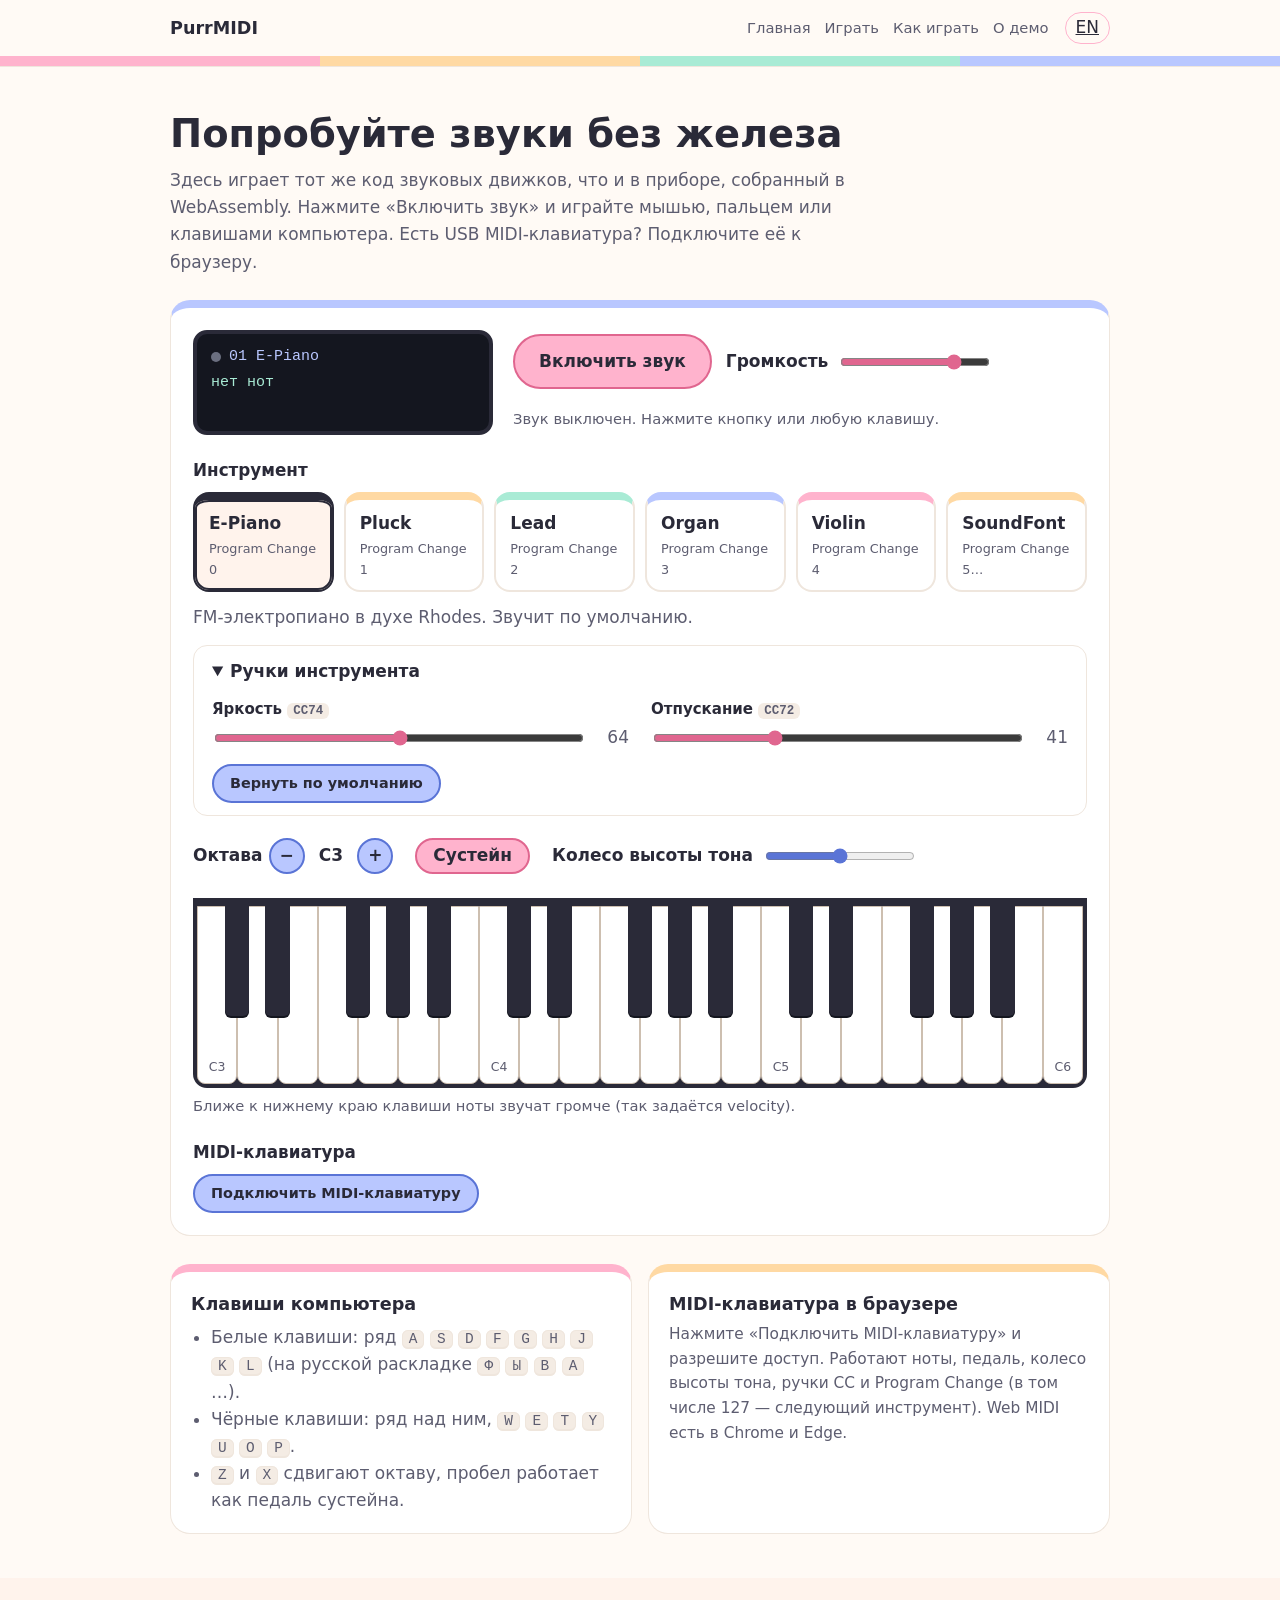
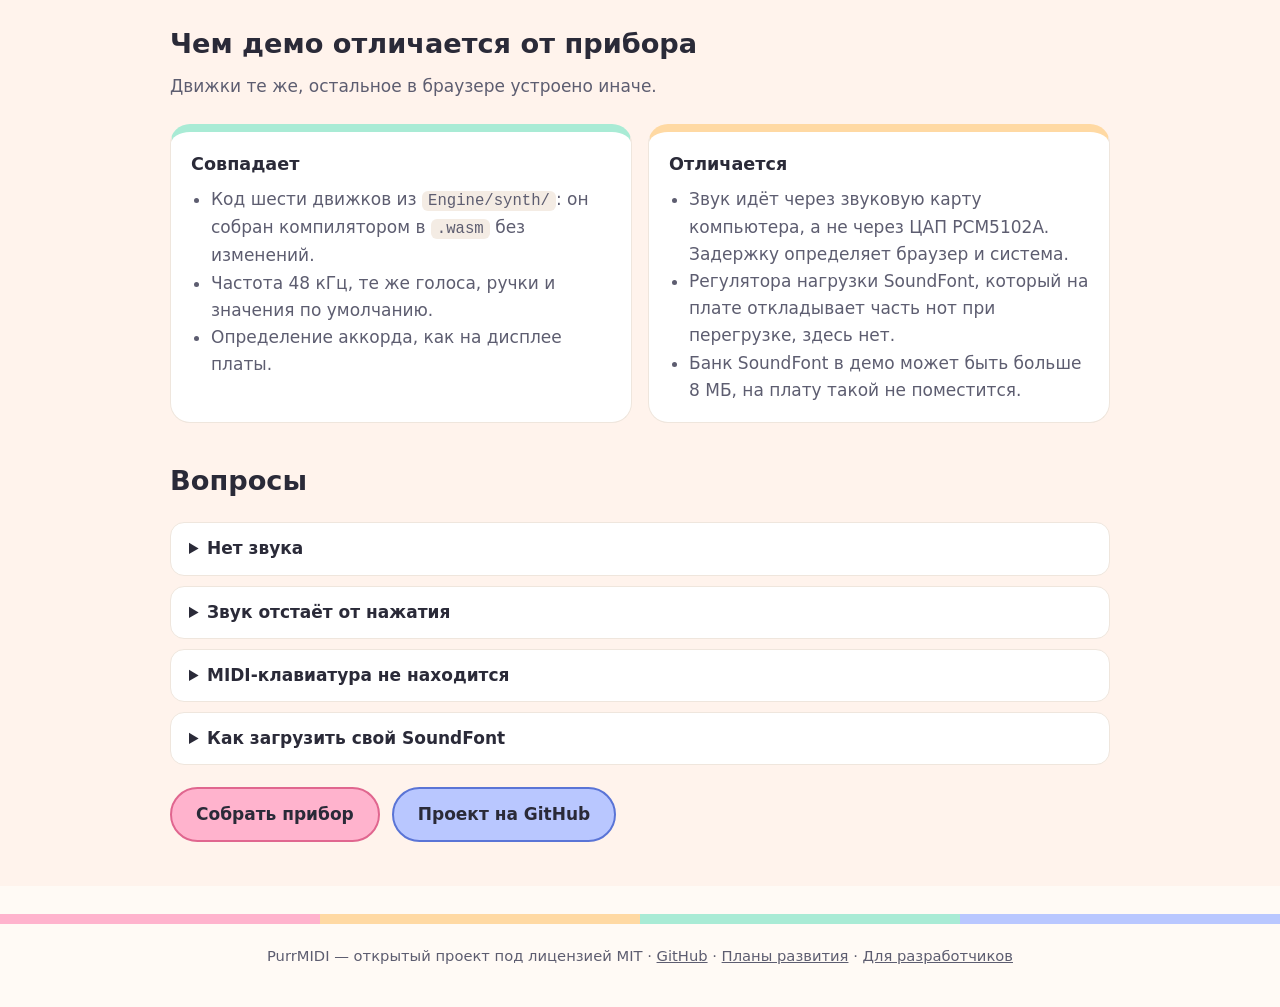
==== site/demo/index.html @ 0ff38f35 "purrmidi-web-demo.patch" ====
<!DOCTYPE html>
<html lang="ru">
<head>
<meta charset="utf-8">
<meta name="viewport" content="width=device-width, initial-scale=1">
<title>Веб-демо: попробовать звуки без железа — PurrMIDI</title>
<meta name="description" content="Послушайте звуковые движки PurrMIDI прямо в браузере: экранная клавиатура, клавиши компьютера и MIDI-клавиатура. Тот же код, что в прошивке.">
<link rel="icon" href="../logo.png">
<link rel="alternate" hreflang="en" href="../en/demo/">
<link rel="stylesheet" href="../style.css">
<link rel="stylesheet" href="demo.css">
</head>
<body>

<header class="top">
  <div class="wrap">
    <a class="brand" href="../">PurrMIDI</a>
    <nav>
      <a href="../">Главная</a>
      <a href="#player">Играть</a>
      <a href="#how">Как играть</a>
      <a href="#about">О демо</a>
    </nav>
    <a class="lang" href="../en/demo/">EN</a>
  </div>
  <div class="keys"><i></i><i></i><i></i><i></i></div>
</header>

<main>
<section>
  <div class="wrap">
    <h1 style="font-size:clamp(1.8rem,5vw,2.4rem);line-height:1.2;margin:0 0 10px">Попробуйте звуки без железа</h1>
    <p class="sub" style="color:var(--ink-soft);margin:0 0 24px;max-width:720px">Здесь играет тот же код звуковых движков, что и в приборе, собранный в WebAssembly. Нажмите «Включить звук» и играйте мышью, пальцем или клавишами компьютера. Есть USB MIDI-клавиатура? Подключите её к браузеру.</p>

    <div class="player" id="player">
      <div class="top-row">
        <div class="screen" aria-label="Экран, как на плате: инструмент, ноты и аккорд">
          <div class="scr-head"><i class="dot off" id="dot"></i><span id="scr-prog">01 E-Piano</span></div>
          <div class="scr-notes" id="scr-notes"></div>
          <div class="scr-chord" id="scr-chord"></div>
        </div>
        <div class="start-col">
          <div class="row">
            <button type="button" class="btn" id="start">Включить звук</button>
            <label class="vol">Громкость <input type="range" id="vol" min="0" max="127" value="100"></label>
          </div>
          <p class="hint" id="status" role="status"></p>
        </div>
      </div>

      <h3 class="cap" id="instr-cap">Инструмент</h3>
      <div class="instr" id="instr" role="group" aria-labelledby="instr-cap"></div>
      <p id="instr-desc"></p>

      <div class="sfbox" id="sfbox" hidden>
        <div class="row">
          <label>Банк
            <select id="bank-sel"></select>
          </label>
          <button type="button" class="btn alt small" id="bank-load">Загрузить банк</button>
          <label class="btn small file-btn">или свой файл .sf2<input type="file" id="bank-file" accept=".sf2,.SF2"></label>
        </div>
        <progress id="bank-prog" max="1" value="0" hidden></progress>
        <p class="hint" id="bank-status" role="status"></p>
        <p class="hint" id="sf-hint"></p>
        <label>Пресет
          <select id="preset-sel" disabled></select>
        </label>
        <p class="hint">Свой файл остаётся в вашем браузере и никуда не отправляется.</p>
      </div>

      <details class="knobs-box" open>
        <summary>Ручки инструмента</summary>
        <p class="hint" id="knobs-none" hidden>У этого инструмента нет ручек, кроме колеса высоты тона.</p>
        <div class="knobs" id="knobs"></div>
        <button type="button" class="btn alt small" id="knobs-reset">Вернуть по умолчанию</button>
      </details>

      <div class="kb-bar">
        <div class="seg" role="group" aria-label="Октава">
          <span>Октава</span>
          <button type="button" id="oct-down" aria-label="Октавой ниже">−</button>
          <output id="oct-name">C3</output>
          <button type="button" id="oct-up" aria-label="Октавой выше">+</button>
        </div>
        <div class="seg"><button type="button" id="sustain" aria-pressed="false">Сустейн</button></div>
        <label class="wheel">Колесо высоты тона <input type="range" id="bend" min="-8192" max="8191" value="0"></label>
        <label class="wheel" id="at-row" hidden>Нажим (aftertouch) <input type="range" id="at" min="0" max="127" value="0"></label>
        <p class="hint" id="bend-note"></p>
      </div>
      <div class="piano-scroll" id="piano-scroll"><div class="piano" id="piano" role="group" aria-label="Клавиатура"></div></div>
      <p class="hint">Ближе к нижнему краю клавиши ноты звучат громче (так задаётся velocity).</p>

      <h3 class="cap">MIDI-клавиатура</h3>
      <div class="row" style="display:flex;gap:12px;align-items:center;flex-wrap:wrap">
        <button type="button" class="btn alt small" id="midi-btn">Подключить MIDI-клавиатуру</button>
        <span class="hint" id="midi-status" style="margin:0"></span>
      </div>
    </div>

    <div class="demo-notes" id="how">
      <div class="card"><h3>Клавиши компьютера</h3>
        <ul>
          <li>Белые клавиши: ряд <kbd>A</kbd> <kbd>S</kbd> <kbd>D</kbd> <kbd>F</kbd> <kbd>G</kbd> <kbd>H</kbd> <kbd>J</kbd> <kbd>K</kbd> <kbd>L</kbd> (на русской раскладке <kbd>Ф</kbd> <kbd>Ы</kbd> <kbd>В</kbd> <kbd>А</kbd> …).</li>
          <li>Чёрные клавиши: ряд над ним, <kbd>W</kbd> <kbd>E</kbd> <kbd>T</kbd> <kbd>Y</kbd> <kbd>U</kbd> <kbd>O</kbd> <kbd>P</kbd>.</li>
          <li><kbd>Z</kbd> и <kbd>X</kbd> сдвигают октаву, пробел работает как педаль сустейна.</li>
        </ul>
      </div>
      <div class="card"><h3>MIDI-клавиатура в браузере</h3>
        <p>Нажмите «Подключить MIDI-клавиатуру» и разрешите доступ. Работают ноты, педаль, колесо высоты тона, ручки CC и Program Change (в том числе 127 — следующий инструмент). Web MIDI есть в Chrome и Edge.</p>
      </div>
    </div>
  </div>
</section>

<section id="about" class="tint">
  <div class="wrap">
    <h2>Чем демо отличается от прибора</h2>
    <p class="sub">Движки те же, остальное в браузере устроено иначе.</p>
    <div class="two">
      <div class="card yes"><h3>Совпадает</h3>
        <ul>
          <li>Код шести движков из <code>Engine/synth/</code>: он собран компилятором в <code>.wasm</code> без изменений.</li>
          <li>Частота 48 кГц, те же голоса, ручки и значения по умолчанию.</li>
          <li>Определение аккорда, как на дисплее платы.</li>
        </ul>
      </div>
      <div class="card no"><h3>Отличается</h3>
        <ul>
          <li>Звук идёт через звуковую карту компьютера, а не через ЦАП PCM5102A. Задержку определяет браузер и система.</li>
          <li>Регулятора нагрузки SoundFont, который на плате откладывает часть нот при перегрузке, здесь нет.</li>
          <li>Банк SoundFont в демо может быть больше 8 МБ, на плату такой не поместится.</li>
        </ul>
      </div>
    </div>
    <h2 style="margin-top:36px">Вопросы</h2>
    <div style="margin-top:20px">
      <details><summary>Нет звука</summary>
        <p>Нажмите «Включить звук»: браузер не запускает звук без вашего действия. Проверьте громкость и то, что вкладка не отключена. На iPhone выключите беззвучный режим переключателем сбоку.</p></details>
      <details><summary>Звук отстаёт от нажатия</summary>
        <p>Задержку добавляют браузер и звуковая карта. Попробуйте проводные наушники и закройте вкладки, которые сильно грузят процессор. В приборе звук идёт из микроконтроллера прямо в ЦАП через небольшой буфер (256 кадров, около 5 мс), поэтому задержка там меньше.</p></details>
      <details><summary>MIDI-клавиатура не находится</summary>
        <p>Подключите клавиатуру до нажатия на кнопку или сразу после: список обновляется сам. Если браузер не показал запрос на доступ, откройте Chrome или Edge: Safari Web MIDI не поддерживает. Клавиатуру может держать другая программа: закройте её.</p></details>
      <details><summary>Как загрузить свой SoundFont</summary>
        <p>Выберите инструмент SoundFont и нажмите «или свой файл .sf2». Файл не загружается на сервер. Если банк больше 8 384 512 байт, уменьшите его <a href="../sf2/">онлайн-инструментом</a>, чтобы он поместился в прибор.</p></details>
    </div>
    <div class="btns" style="justify-content:flex-start;margin-top:22px">
      <a class="btn" href="../#build">Собрать прибор</a>
      <a class="btn alt" href="https://github.com/purrrock/purrmidi">Проект на GitHub</a>
    </div>
  </div>
</section>
</main>

<footer>
  <div class="keys"><i></i><i></i><i></i><i></i></div>
  <div class="wrap" style="padding-top:20px">
    PurrMIDI — открытый проект под лицензией MIT ·
    <a href="https://github.com/purrrock/purrmidi">GitHub</a> ·
    <a href="https://github.com/purrrock/purrmidi/blob/main/ROADMAP.md">Планы развития</a> ·
    <a href="https://github.com/purrrock/purrmidi/blob/main/docs/ARCHITECTURE.md">Для разработчиков</a>
  </div>
</footer>

<script src="demo.js"></script>
</body>
</html>
---- site/style.css ----
:root {
  /* Цвета логотипа, смягчённые до пастельных */
  --pink: #ffb3cd;
  --orange: #ffd9a3;
  --green: #a9ebd5;
  --blue: #b9c7ff;
  --pink-d: #e0668f;
  --blue-d: #5a74d6;
  --ink: #2a2a38;
  --ink-soft: #5d5d70;
  --bg: #fffaf5;
  --card: #ffffff;
  --line: #efe6dd;
  --radius: 20px;
}
* { box-sizing: border-box; }
html { scroll-behavior: smooth; scroll-padding-top: 72px; }
body {
  margin: 0;
  font: 17px/1.6 system-ui, -apple-system, "Segoe UI", Roboto, "Helvetica Neue", Arial, sans-serif;
  color: var(--ink);
  background: var(--bg);
}
a { color: var(--blue-d); }
img { max-width: 100%; height: auto; }
.wrap { max-width: 980px; margin: 0 auto; padding: 0 20px; }

/* Шапка */
header.top {
  position: sticky; top: 0; z-index: 10;
  background: rgba(255, 250, 245, .92);
  backdrop-filter: blur(8px);
  border-bottom: 1px solid var(--line);
}
header.top .wrap { display: flex; align-items: center; gap: 16px; min-height: 56px; }
header.top .brand { font-weight: 800; color: var(--ink); text-decoration: none; font-size: 1.1rem; }
header.top nav { margin-left: auto; display: flex; gap: 14px; flex-wrap: wrap; font-size: .92rem; }
header.top nav a { color: var(--ink-soft); text-decoration: none; }
header.top nav a:hover { color: var(--ink); }
header.top .lang { border: 1.5px solid var(--pink); border-radius: 999px; padding: 1px 10px; color: var(--ink); }

/* Полоска «клавиши» из цветов логотипа */
.keys { display: flex; height: 10px; }
.keys i { flex: 1; }
.keys i:nth-child(4n+1) { background: var(--pink); }
.keys i:nth-child(4n+2) { background: var(--orange); }
.keys i:nth-child(4n+3) { background: var(--green); }
.keys i:nth-child(4n+4) { background: var(--blue); }

/* Герой */
.hero { padding: 48px 0 40px; text-align: center; }
.hero img.logo { width: 220px; }
.hero h1 { font-size: clamp(1.8rem, 5vw, 2.6rem); line-height: 1.2; margin: 18px 0 10px; }
.hero p.lead { font-size: 1.15rem; color: var(--ink-soft); max-width: 640px; margin: 0 auto 26px; }
.btns { display: flex; gap: 12px; justify-content: center; flex-wrap: wrap; }
.btn {
  display: inline-block; padding: 12px 24px; border-radius: 999px;
  font-weight: 700; text-decoration: none; color: var(--ink);
  background: var(--pink); border: 2px solid var(--pink-d);
}
.btn:hover { background: #ffc4d8; }
.btn.alt { background: var(--blue); border-color: var(--blue-d); }
.btn.alt:hover { background: #cbd6ff; }

/* Секции */
section { padding: 44px 0; }
section.tint { background: #fff3ec; }
h2 { font-size: 1.7rem; margin: 0 0 8px; }
h2 + p.sub { color: var(--ink-soft); margin: 0 0 24px; }
.grid { display: grid; gap: 16px; grid-template-columns: repeat(auto-fit, minmax(250px, 1fr)); }
.card {
  background: var(--card); border: 1px solid var(--line);
  border-radius: var(--radius); padding: 18px 20px;
  border-top: 8px solid var(--pink);
}
.card:nth-child(4n+2) { border-top-color: var(--orange); }
.card:nth-child(4n+3) { border-top-color: var(--green); }
.card:nth-child(4n+4) { border-top-color: var(--blue); }
.card h3 { margin: 0 0 4px; font-size: 1.1rem; }
.card p { margin: 0; color: var(--ink-soft); font-size: .96rem; }

/* Карточки деталей с фото */
.card.part img {
  display: block; width: 100%; height: 170px; object-fit: contain;
  margin: 0 0 12px; padding: 8px; background: #fff;
  border: 1px solid var(--line); border-radius: 12px;
}
.card.part a.pic { display: block; }

/* Место под фото и видео */
.media {
  display: grid; place-items: center; min-height: 220px;
  background: repeating-linear-gradient(45deg, #fff, #fff 14px, #fff7f1 14px, #fff7f1 28px);
  border: 2px dashed var(--pink); border-radius: var(--radius);
  color: var(--ink-soft); text-align: center; padding: 20px;
}

/* Шаги */
ol.steps { list-style: none; counter-reset: s; padding: 0; margin: 0; display: grid; gap: 12px; }
ol.steps li {
  counter-increment: s; position: relative; background: var(--card);
  border: 1px solid var(--line); border-radius: var(--radius); padding: 14px 18px 14px 62px;
}
ol.steps li::before {
  content: counter(s); position: absolute; left: 16px; top: 12px;
  width: 32px; height: 32px; border-radius: 50%; display: grid; place-items: center;
  font-weight: 800; background: var(--green);
}
ol.steps li:nth-child(4n+2)::before { background: var(--orange); }
ol.steps li:nth-child(4n+3)::before { background: var(--blue); }
ol.steps li:nth-child(4n+4)::before { background: var(--pink); }

/* Таблицы */
.scroll { overflow-x: auto; }
table { border-collapse: collapse; width: 100%; background: var(--card); border-radius: 14px; overflow: hidden; }
th, td { text-align: left; padding: 9px 14px; border-bottom: 1px solid var(--line); vertical-align: top; }
th { background: var(--blue); font-size: .92rem; }
code { background: #f4ece4; padding: 1px 6px; border-radius: 6px; font-size: .92em; }

/* Можно / нельзя */
.two { display: grid; gap: 16px; grid-template-columns: repeat(auto-fit, minmax(280px, 1fr)); }
.two .card ul { margin: 8px 0 0; padding-left: 20px; color: var(--ink-soft); }
.two .yes { border-top-color: var(--green); }
.two .no { border-top-color: var(--orange); }

/* Заметка */
.note {
  background: #fff; border-left: 6px solid var(--orange); border-radius: 12px;
  padding: 12px 16px; margin: 18px 0 0; color: var(--ink-soft);
}

/* FAQ */
details { background: var(--card); border: 1px solid var(--line); border-radius: 14px; padding: 12px 18px; margin-bottom: 10px; }
summary { cursor: pointer; font-weight: 700; }
details p, details ul { color: var(--ink-soft); margin: 8px 0 0; }

footer { padding: 28px 0 40px; color: var(--ink-soft); font-size: .92rem; text-align: center; }
footer a { color: var(--ink-soft); }

@media (max-width: 640px) {
  header.top nav { display: none; }
  header.top .lang { margin-left: auto; }
}
---- site/demo/demo.css ----
/* Веб-демо PurrMIDI. Подключается после ../style.css и использует его переменные. */

[hidden] { display: none !important; }

.player { background: var(--card); border: 1px solid var(--line); border-radius: var(--radius); border-top: 8px solid var(--blue); padding: 22px; }
.player h3.cap { margin: 22px 0 8px; font-size: 1.05rem; }
.player .hint { color: var(--ink-soft); font-size: .92rem; margin: 6px 0 0; }
.player .hint.err { color: #b3304f; }

/* Верх: «экран платы» и запуск */
.top-row { display: grid; grid-template-columns: minmax(0, 300px) minmax(0, 1fr); gap: 20px; align-items: stretch; }

.screen {
  background: #14161f; color: #e9edf7; border-radius: 14px; padding: 12px 14px;
  border: 4px solid #2a2a38; font: 15px/1.45 ui-monospace, SFMono-Regular, Menlo, Consolas, monospace;
  min-height: 104px; display: grid; align-content: start; gap: 4px;
}
.scr-head { display: flex; align-items: center; gap: 8px; color: #b9c7ff; }
.scr-notes { min-height: 1.45em; color: #a9ebd5; overflow-wrap: anywhere; }
.scr-chord { min-height: 1.45em; color: #ffd9a3; font-weight: 700; }
.dot { width: 10px; height: 10px; border-radius: 50%; background: #6b6f80; flex: none; }
.dot.wait { background: #f2c14e; }
.dot.ok { background: #4fd69c; }

.start-col { display: grid; gap: 12px; align-content: center; }
.start-col .row { display: flex; gap: 14px; align-items: center; flex-wrap: wrap; }
button.btn { font: inherit; font-weight: 700; cursor: pointer; }
button.btn:focus-visible, .instr-btn:focus-visible, .seg button:focus-visible, .file-btn:focus-within { outline: 3px solid var(--blue-d); outline-offset: 2px; }
#start:disabled { opacity: 1; cursor: default; }
#start.live { background: var(--green); border-color: #3fae8c; }
.vol { display: flex; align-items: center; gap: 10px; font-weight: 600; }
.vol input { width: 150px; accent-color: var(--pink-d); }

/* Выбор инструмента */
.instr { display: grid; gap: 10px; grid-template-columns: repeat(auto-fit, minmax(130px, 1fr)); }
.instr-btn {
  font: inherit; text-align: left; cursor: pointer; color: var(--ink);
  background: #fff; border: 2px solid var(--line); border-top: 8px solid var(--pink);
  border-radius: 16px; padding: 10px 14px; display: grid; gap: 2px;
}
.instr-btn.c1 { border-top-color: var(--orange); }
.instr-btn.c2 { border-top-color: var(--green); }
.instr-btn.c3 { border-top-color: var(--blue); }
.instr-btn small { color: var(--ink-soft); font-size: .8rem; }
.instr-btn:hover { background: #fffaf5; }
.instr-btn[aria-pressed="true"] { border-color: var(--ink); background: #fff3ec; box-shadow: 0 0 0 2px var(--ink) inset; }
#instr-desc { margin: 12px 0 0; color: var(--ink-soft); }

/* Ручки */
.knobs-box { margin-top: 14px; }
.knobs-box > summary { font-weight: 700; cursor: pointer; }
.knobs { display: grid; gap: 10px 22px; grid-template-columns: repeat(auto-fit, minmax(260px, 1fr)); margin-top: 12px; }
.knob { display: grid; grid-template-columns: 1fr auto; gap: 2px 10px; align-items: center; }
.knob .k-name { grid-column: 1 / -1; font-weight: 600; font-size: .94rem; }
.knob code { font-size: .78rem; color: var(--ink-soft); }
.knob input[type=range] { width: 100%; accent-color: var(--pink-d); }
.knob output { min-width: 2.2em; text-align: right; font-variant-numeric: tabular-nums; color: var(--ink-soft); }
.knob.toggle { grid-template-columns: auto 1fr; justify-content: start; }
.knob.toggle .k-name { grid-column: auto; }
.knob.toggle input { width: 20px; height: 20px; accent-color: var(--pink-d); }
.knob-group { grid-column: 1 / -1; }
.knob-group-title { font-weight: 700; margin-bottom: 6px; }
.drawbars { display: grid; gap: 8px 14px; grid-template-columns: repeat(auto-fit, minmax(96px, 1fr)); }
.knob.drawbar .k-name { font-size: .88rem; }
#knobs-reset { margin-top: 12px; }
.btn.small { padding: 6px 16px; font-size: .9rem; }

/* SoundFont */
.sfbox { margin-top: 14px; padding: 14px 16px; border-radius: 14px; border: 1.5px dashed var(--pink-d); background: #fffaf7; display: grid; gap: 12px; }
.sfbox .row { display: flex; gap: 12px; flex-wrap: wrap; align-items: center; }
.sfbox select { font: inherit; padding: 8px 12px; border: 1.5px solid var(--line); border-radius: 12px; background: #fff; color: var(--ink); max-width: 100%; }
.sfbox progress { width: 100%; height: 10px; accent-color: var(--pink-d); }
.file-btn { position: relative; cursor: pointer; }
.file-btn input { position: absolute; inset: 0; width: 100%; height: 100%; opacity: 0; cursor: pointer; }

/* Панель над клавиатурой */
.kb-bar { display: flex; flex-wrap: wrap; gap: 14px 22px; align-items: center; margin: 22px 0 10px; }
.seg { display: inline-flex; align-items: center; gap: 6px; font-weight: 600; }
.seg button {
  font: inherit; font-weight: 700; cursor: pointer; width: 36px; height: 36px; border-radius: 50%;
  border: 2px solid var(--blue-d); background: var(--blue); color: var(--ink);
}
.seg button:hover { background: #cbd6ff; }
.seg output { min-width: 2.4em; text-align: center; font-variant-numeric: tabular-nums; }
#sustain { width: auto; border-radius: 999px; padding: 0 16px; border-color: var(--pink-d); background: var(--pink); }
#sustain.lit, #sustain[aria-pressed="true"] { background: var(--ink); color: #fff; border-color: var(--ink); }
.wheel { display: flex; align-items: center; gap: 10px; font-weight: 600; }
.wheel input { width: 150px; accent-color: var(--blue-d); }
.wheel input:disabled { opacity: .4; }
#bend-note { flex-basis: 100%; margin: -6px 0 0; }

/* Клавиатура */
.piano-scroll { width: 100%; }
.piano {
  position: relative; height: 190px; border-radius: 0 0 14px 14px; background: var(--ink);
  padding: 0; touch-action: none; user-select: none; -webkit-user-select: none; cursor: pointer;
  -webkit-touch-callout: none; border: 4px solid var(--ink); border-top-width: 8px;
}
.key { position: absolute; top: 0; }
.key.white {
  height: 100%; background: #fff; border: 1px solid #cdbfb0; border-radius: 0 0 8px 8px;
  display: flex; align-items: flex-end; justify-content: center; padding-bottom: 6px;
  box-sizing: border-box; font-size: .78rem; color: var(--ink-soft);
}
.key.black {
  height: 62%; background: #2a2a38; border-radius: 0 0 6px 6px; z-index: 2; box-shadow: 0 2px 0 #14161f;
}
.key.white.on { background: var(--pink); }
.key.black.on { background: var(--pink-d); }
.key.white span { pointer-events: none; }

/* Заметки под плеером */
.demo-notes { display: grid; gap: 16px; grid-template-columns: repeat(auto-fit, minmax(280px, 1fr)); margin-top: 28px; }
.demo-notes .card ul { margin: 6px 0 0; padding-left: 20px; color: var(--ink-soft); }
.demo-notes kbd {
  font: .85em ui-monospace, SFMono-Regular, Menlo, Consolas, monospace; background: #f4ece4;
  border: 1px solid var(--line); border-bottom-width: 2px; border-radius: 6px; padding: 0 6px;
}

@media (max-width: 760px) {
  .top-row { grid-template-columns: minmax(0, 1fr); }
  .piano { height: 170px; }
  .player { padding: 16px; }
}
@media (hover: none) {
  .kbd-only { display: none; }
}
@media (prefers-reduced-motion: no-preference) {
  .key.white, .key.black { transition: background-color .05s; }
}
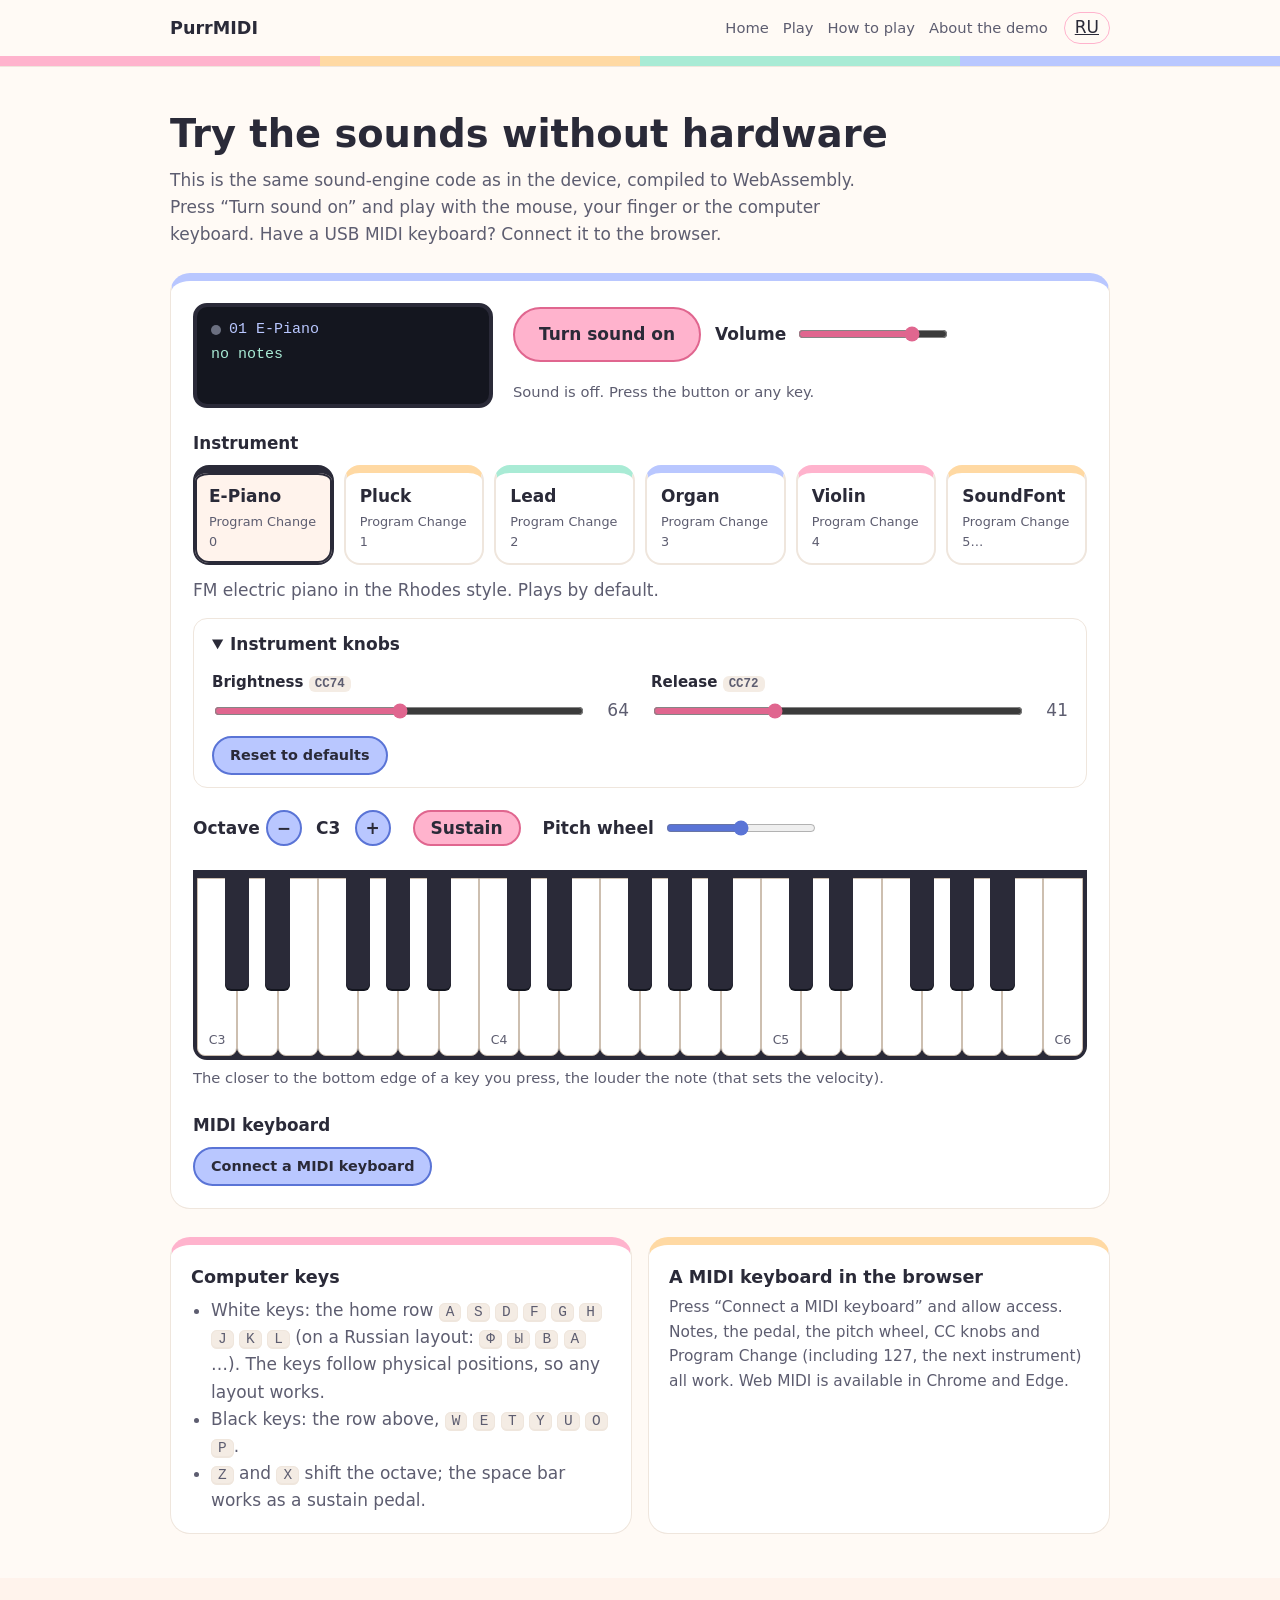
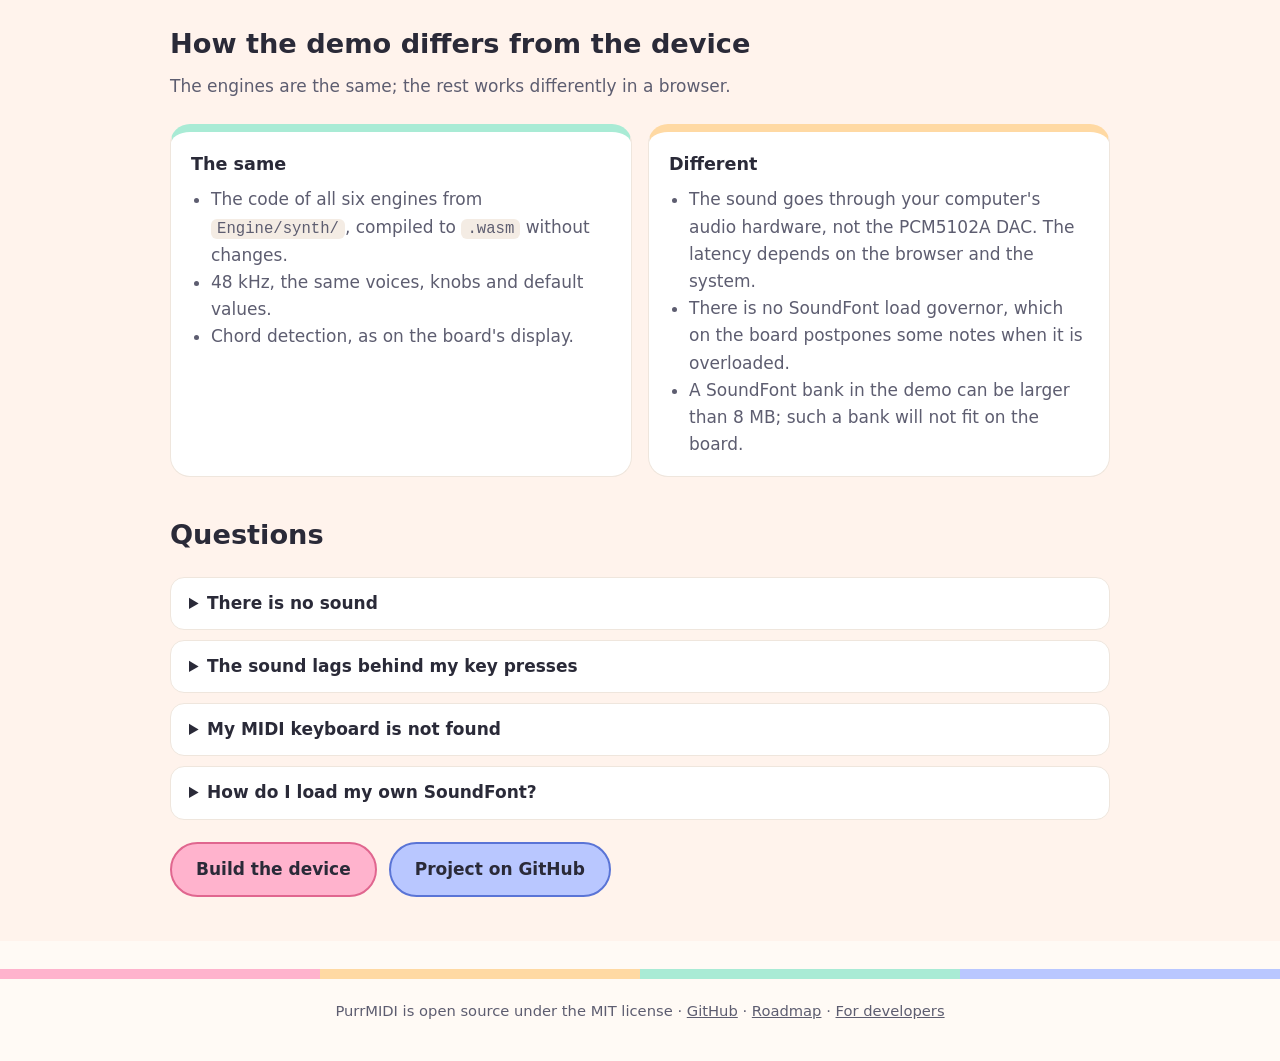
==== commit c4d285c1: "purrmidi-site-en-default.patch" ====
--- a/site/demo/index.html
+++ b/site/demo/index.html
@@ -1,12 +1,12 @@
 <!DOCTYPE html>
-<html lang="ru">
+<html lang="en">
 <head>
 <meta charset="utf-8">
 <meta name="viewport" content="width=device-width, initial-scale=1">
-<title>Веб-демо: попробовать звуки без железа — PurrMIDI</title>
-<meta name="description" content="Послушайте звуковые движки PurrMIDI прямо в браузере: экранная клавиатура, клавиши компьютера и MIDI-клавиатура. Тот же код, что в прошивке.">
+<title>Web demo: try the sounds without hardware — PurrMIDI</title>
+<meta name="description" content="Hear the PurrMIDI sound engines right in your browser: on-screen keyboard, computer keys and a MIDI keyboard. The same code as in the firmware.">
 <link rel="icon" href="../logo.png">
-<link rel="alternate" hreflang="en" href="../en/demo/">
+<link rel="alternate" hreflang="ru" href="../ru/demo/">
 <link rel="stylesheet" href="../style.css">
 <link rel="stylesheet" href="demo.css">
 </head>
@@ -16,12 +16,12 @@
   <div class="wrap">
     <a class="brand" href="../">PurrMIDI</a>
     <nav>
-      <a href="../">Главная</a>
-      <a href="#player">Играть</a>
-      <a href="#how">Как играть</a>
-      <a href="#about">О демо</a>
+      <a href="../">Home</a>
+      <a href="#player">Play</a>
+      <a href="#how">How to play</a>
+      <a href="#about">About the demo</a>
     </nav>
-    <a class="lang" href="../en/demo/">EN</a>
+    <a class="lang" href="../ru/demo/">RU</a>
   </div>
   <div class="keys"><i></i><i></i><i></i><i></i></div>
 </header>
@@ -29,85 +29,85 @@
 <main>
 <section>
   <div class="wrap">
-    <h1 style="font-size:clamp(1.8rem,5vw,2.4rem);line-height:1.2;margin:0 0 10px">Попробуйте звуки без железа</h1>
-    <p class="sub" style="color:var(--ink-soft);margin:0 0 24px;max-width:720px">Здесь играет тот же код звуковых движков, что и в приборе, собранный в WebAssembly. Нажмите «Включить звук» и играйте мышью, пальцем или клавишами компьютера. Есть USB MIDI-клавиатура? Подключите её к браузеру.</p>
+    <h1 style="font-size:clamp(1.8rem,5vw,2.4rem);line-height:1.2;margin:0 0 10px">Try the sounds without hardware</h1>
+    <p class="sub" style="color:var(--ink-soft);margin:0 0 24px;max-width:720px">This is the same sound-engine code as in the device, compiled to WebAssembly. Press “Turn sound on” and play with the mouse, your finger or the computer keyboard. Have a USB MIDI keyboard? Connect it to the browser.</p>
 
     <div class="player" id="player">
       <div class="top-row">
-        <div class="screen" aria-label="Экран, как на плате: инструмент, ноты и аккорд">
+        <div class="screen" aria-label="Screen like the board's: instrument, notes and chord">
           <div class="scr-head"><i class="dot off" id="dot"></i><span id="scr-prog">01 E-Piano</span></div>
           <div class="scr-notes" id="scr-notes"></div>
           <div class="scr-chord" id="scr-chord"></div>
         </div>
         <div class="start-col">
           <div class="row">
-            <button type="button" class="btn" id="start">Включить звук</button>
-            <label class="vol">Громкость <input type="range" id="vol" min="0" max="127" value="100"></label>
+            <button type="button" class="btn" id="start">Turn sound on</button>
+            <label class="vol">Volume <input type="range" id="vol" min="0" max="127" value="100"></label>
           </div>
           <p class="hint" id="status" role="status"></p>
         </div>
       </div>
 
-      <h3 class="cap" id="instr-cap">Инструмент</h3>
+      <h3 class="cap" id="instr-cap">Instrument</h3>
       <div class="instr" id="instr" role="group" aria-labelledby="instr-cap"></div>
       <p id="instr-desc"></p>
 
       <div class="sfbox" id="sfbox" hidden>
         <div class="row">
-          <label>Банк
+          <label>Bank
             <select id="bank-sel"></select>
           </label>
-          <button type="button" class="btn alt small" id="bank-load">Загрузить банк</button>
-          <label class="btn small file-btn">или свой файл .sf2<input type="file" id="bank-file" accept=".sf2,.SF2"></label>
+          <button type="button" class="btn alt small" id="bank-load">Load bank</button>
+          <label class="btn small file-btn">or your own .sf2 file<input type="file" id="bank-file" accept=".sf2,.SF2"></label>
         </div>
         <progress id="bank-prog" max="1" value="0" hidden></progress>
         <p class="hint" id="bank-status" role="status"></p>
         <p class="hint" id="sf-hint"></p>
-        <label>Пресет
+        <label>Preset
           <select id="preset-sel" disabled></select>
         </label>
-        <p class="hint">Свой файл остаётся в вашем браузере и никуда не отправляется.</p>
+        <p class="hint">Your own file stays in your browser and is never uploaded.</p>
       </div>
 
       <details class="knobs-box" open>
-        <summary>Ручки инструмента</summary>
-        <p class="hint" id="knobs-none" hidden>У этого инструмента нет ручек, кроме колеса высоты тона.</p>
+        <summary>Instrument knobs</summary>
+        <p class="hint" id="knobs-none" hidden>This instrument has no knobs except the pitch wheel.</p>
         <div class="knobs" id="knobs"></div>
-        <button type="button" class="btn alt small" id="knobs-reset">Вернуть по умолчанию</button>
+        <button type="button" class="btn alt small" id="knobs-reset">Reset to defaults</button>
       </details>
 
       <div class="kb-bar">
-        <div class="seg" role="group" aria-label="Октава">
-          <span>Октава</span>
-          <button type="button" id="oct-down" aria-label="Октавой ниже">−</button>
+        <div class="seg" role="group" aria-label="Octave">
+          <span>Octave</span>
+          <button type="button" id="oct-down" aria-label="One octave lower">−</button>
           <output id="oct-name">C3</output>
-          <button type="button" id="oct-up" aria-label="Октавой выше">+</button>
+          <button type="button" id="oct-up" aria-label="One octave higher">+</button>
         </div>
-        <div class="seg"><button type="button" id="sustain" aria-pressed="false">Сустейн</button></div>
-        <label class="wheel">Колесо высоты тона <input type="range" id="bend" min="-8192" max="8191" value="0"></label>
-        <label class="wheel" id="at-row" hidden>Нажим (aftertouch) <input type="range" id="at" min="0" max="127" value="0"></label>
+        <div class="seg"><button type="button" id="sustain" aria-pressed="false">Sustain</button></div>
+        <label class="wheel">Pitch wheel <input type="range" id="bend" min="-8192" max="8191" value="0"></label>
+        <label class="wheel" id="at-row" hidden>Pressure (aftertouch) <input type="range" id="at" min="0" max="127" value="0"></label>
         <p class="hint" id="bend-note"></p>
       </div>
-      <div class="piano-scroll" id="piano-scroll"><div class="piano" id="piano" role="group" aria-label="Клавиатура"></div></div>
-      <p class="hint">Ближе к нижнему краю клавиши ноты звучат громче (так задаётся velocity).</p>
+      <div class="piano-scroll" id="piano-scroll"><div class="piano" id="piano" role="group" aria-label="Keyboard"></div></div>
+      <p class="hint">The closer to the bottom edge of a key you press, the louder the note (that sets the velocity).</p>
 
-      <h3 class="cap">MIDI-клавиатура</h3>
+      <h3 class="cap">MIDI keyboard</h3>
       <div class="row" style="display:flex;gap:12px;align-items:center;flex-wrap:wrap">
-        <button type="button" class="btn alt small" id="midi-btn">Подключить MIDI-клавиатуру</button>
+        <button type="button" class="btn alt small" id="midi-btn">Connect a MIDI keyboard</button>
         <span class="hint" id="midi-status" style="margin:0"></span>
       </div>
     </div>
 
     <div class="demo-notes" id="how">
-      <div class="card"><h3>Клавиши компьютера</h3>
+      <div class="card"><h3>Computer keys</h3>
         <ul>
-          <li>Белые клавиши: ряд <kbd>A</kbd> <kbd>S</kbd> <kbd>D</kbd> <kbd>F</kbd> <kbd>G</kbd> <kbd>H</kbd> <kbd>J</kbd> <kbd>K</kbd> <kbd>L</kbd> (на русской раскладке <kbd>Ф</kbd> <kbd>Ы</kbd> <kbd>В</kbd> <kbd>А</kbd> …).</li>
-          <li>Чёрные клавиши: ряд над ним, <kbd>W</kbd> <kbd>E</kbd> <kbd>T</kbd> <kbd>Y</kbd> <kbd>U</kbd> <kbd>O</kbd> <kbd>P</kbd>.</li>
-          <li><kbd>Z</kbd> и <kbd>X</kbd> сдвигают октаву, пробел работает как педаль сустейна.</li>
+          <li>White keys: the home row <kbd>A</kbd> <kbd>S</kbd> <kbd>D</kbd> <kbd>F</kbd> <kbd>G</kbd> <kbd>H</kbd> <kbd>J</kbd> <kbd>K</kbd> <kbd>L</kbd> (on a Russian layout: <kbd>Ф</kbd> <kbd>Ы</kbd> <kbd>В</kbd> <kbd>А</kbd> …). The keys follow physical positions, so any layout works.</li>
+          <li>Black keys: the row above, <kbd>W</kbd> <kbd>E</kbd> <kbd>T</kbd> <kbd>Y</kbd> <kbd>U</kbd> <kbd>O</kbd> <kbd>P</kbd>.</li>
+          <li><kbd>Z</kbd> and <kbd>X</kbd> shift the octave; the space bar works as a sustain pedal.</li>
         </ul>
       </div>
-      <div class="card"><h3>MIDI-клавиатура в браузере</h3>
-        <p>Нажмите «Подключить MIDI-клавиатуру» и разрешите доступ. Работают ноты, педаль, колесо высоты тона, ручки CC и Program Change (в том числе 127 — следующий инструмент). Web MIDI есть в Chrome и Edge.</p>
+      <div class="card"><h3>A MIDI keyboard in the browser</h3>
+        <p>Press “Connect a MIDI keyboard” and allow access. Notes, the pedal, the pitch wheel, CC knobs and Program Change (including 127, the next instrument) all work. Web MIDI is available in Chrome and Edge.</p>
       </div>
     </div>
   </div>
@@ -115,38 +115,38 @@
 
 <section id="about" class="tint">
   <div class="wrap">
-    <h2>Чем демо отличается от прибора</h2>
-    <p class="sub">Движки те же, остальное в браузере устроено иначе.</p>
+    <h2>How the demo differs from the device</h2>
+    <p class="sub">The engines are the same; the rest works differently in a browser.</p>
     <div class="two">
-      <div class="card yes"><h3>Совпадает</h3>
+      <div class="card yes"><h3>The same</h3>
         <ul>
-          <li>Код шести движков из <code>Engine/synth/</code>: он собран компилятором в <code>.wasm</code> без изменений.</li>
-          <li>Частота 48 кГц, те же голоса, ручки и значения по умолчанию.</li>
-          <li>Определение аккорда, как на дисплее платы.</li>
+          <li>The code of all six engines from <code>Engine/synth/</code>, compiled to <code>.wasm</code> without changes.</li>
+          <li>48 kHz, the same voices, knobs and default values.</li>
+          <li>Chord detection, as on the board's display.</li>
         </ul>
       </div>
-      <div class="card no"><h3>Отличается</h3>
+      <div class="card no"><h3>Different</h3>
         <ul>
-          <li>Звук идёт через звуковую карту компьютера, а не через ЦАП PCM5102A. Задержку определяет браузер и система.</li>
-          <li>Регулятора нагрузки SoundFont, который на плате откладывает часть нот при перегрузке, здесь нет.</li>
-          <li>Банк SoundFont в демо может быть больше 8 МБ, на плату такой не поместится.</li>
+          <li>The sound goes through your computer's audio hardware, not the PCM5102A DAC. The latency depends on the browser and the system.</li>
+          <li>There is no SoundFont load governor, which on the board postpones some notes when it is overloaded.</li>
+          <li>A SoundFont bank in the demo can be larger than 8 MB; such a bank will not fit on the board.</li>
         </ul>
       </div>
     </div>
-    <h2 style="margin-top:36px">Вопросы</h2>
+    <h2 style="margin-top:36px">Questions</h2>
     <div style="margin-top:20px">
-      <details><summary>Нет звука</summary>
-        <p>Нажмите «Включить звук»: браузер не запускает звук без вашего действия. Проверьте громкость и то, что вкладка не отключена. На iPhone выключите беззвучный режим переключателем сбоку.</p></details>
-      <details><summary>Звук отстаёт от нажатия</summary>
-        <p>Задержку добавляют браузер и звуковая карта. Попробуйте проводные наушники и закройте вкладки, которые сильно грузят процессор. В приборе звук идёт из микроконтроллера прямо в ЦАП через небольшой буфер (256 кадров, около 5 мс), поэтому задержка там меньше.</p></details>
-      <details><summary>MIDI-клавиатура не находится</summary>
-        <p>Подключите клавиатуру до нажатия на кнопку или сразу после: список обновляется сам. Если браузер не показал запрос на доступ, откройте Chrome или Edge: Safari Web MIDI не поддерживает. Клавиатуру может держать другая программа: закройте её.</p></details>
-      <details><summary>Как загрузить свой SoundFont</summary>
-        <p>Выберите инструмент SoundFont и нажмите «или свой файл .sf2». Файл не загружается на сервер. Если банк больше 8 384 512 байт, уменьшите его <a href="../sf2/">онлайн-инструментом</a>, чтобы он поместился в прибор.</p></details>
+      <details><summary>There is no sound</summary>
+        <p>Press “Turn sound on”: a browser does not start audio without an action from you. Check the volume and that the tab is not muted. On an iPhone, switch off silent mode with the side switch.</p></details>
+      <details><summary>The sound lags behind my key presses</summary>
+        <p>The browser and the sound card add latency. Try wired headphones and close tabs that load the processor heavily. In the device the sound goes from the microcontroller straight to the DAC through a small buffer (256 frames, about 5 ms), so its latency is lower.</p></details>
+      <details><summary>My MIDI keyboard is not found</summary>
+        <p>Plug the keyboard in before pressing the button or right after: the list updates by itself. If the browser showed no access prompt, use Chrome or Edge: Safari does not support Web MIDI. Another program may be holding the keyboard: close it.</p></details>
+      <details><summary>How do I load my own SoundFont?</summary>
+        <p>Pick the SoundFont instrument and press “or your own .sf2 file”. The file is not uploaded anywhere. If the bank is larger than 8,384,512 bytes, shrink it with the <a href="../sf2/">online tool</a> so that it fits the device.</p></details>
     </div>
     <div class="btns" style="justify-content:flex-start;margin-top:22px">
-      <a class="btn" href="../#build">Собрать прибор</a>
-      <a class="btn alt" href="https://github.com/purrrock/purrmidi">Проект на GitHub</a>
+      <a class="btn" href="../#build">Build the device</a>
+      <a class="btn alt" href="https://github.com/purrrock/purrmidi">Project on GitHub</a>
     </div>
   </div>
 </section>
@@ -155,10 +155,10 @@
 <footer>
   <div class="keys"><i></i><i></i><i></i><i></i></div>
   <div class="wrap" style="padding-top:20px">
-    PurrMIDI — открытый проект под лицензией MIT ·
+    PurrMIDI is open source under the MIT license ·
     <a href="https://github.com/purrrock/purrmidi">GitHub</a> ·
-    <a href="https://github.com/purrrock/purrmidi/blob/main/ROADMAP.md">Планы развития</a> ·
-    <a href="https://github.com/purrrock/purrmidi/blob/main/docs/ARCHITECTURE.md">Для разработчиков</a>
+    <a href="https://github.com/purrrock/purrmidi/blob/main/ROADMAP.md">Roadmap</a> ·
+    <a href="https://github.com/purrrock/purrmidi/blob/main/docs/ARCHITECTURE.md">For developers</a>
   </div>
 </footer>
 
